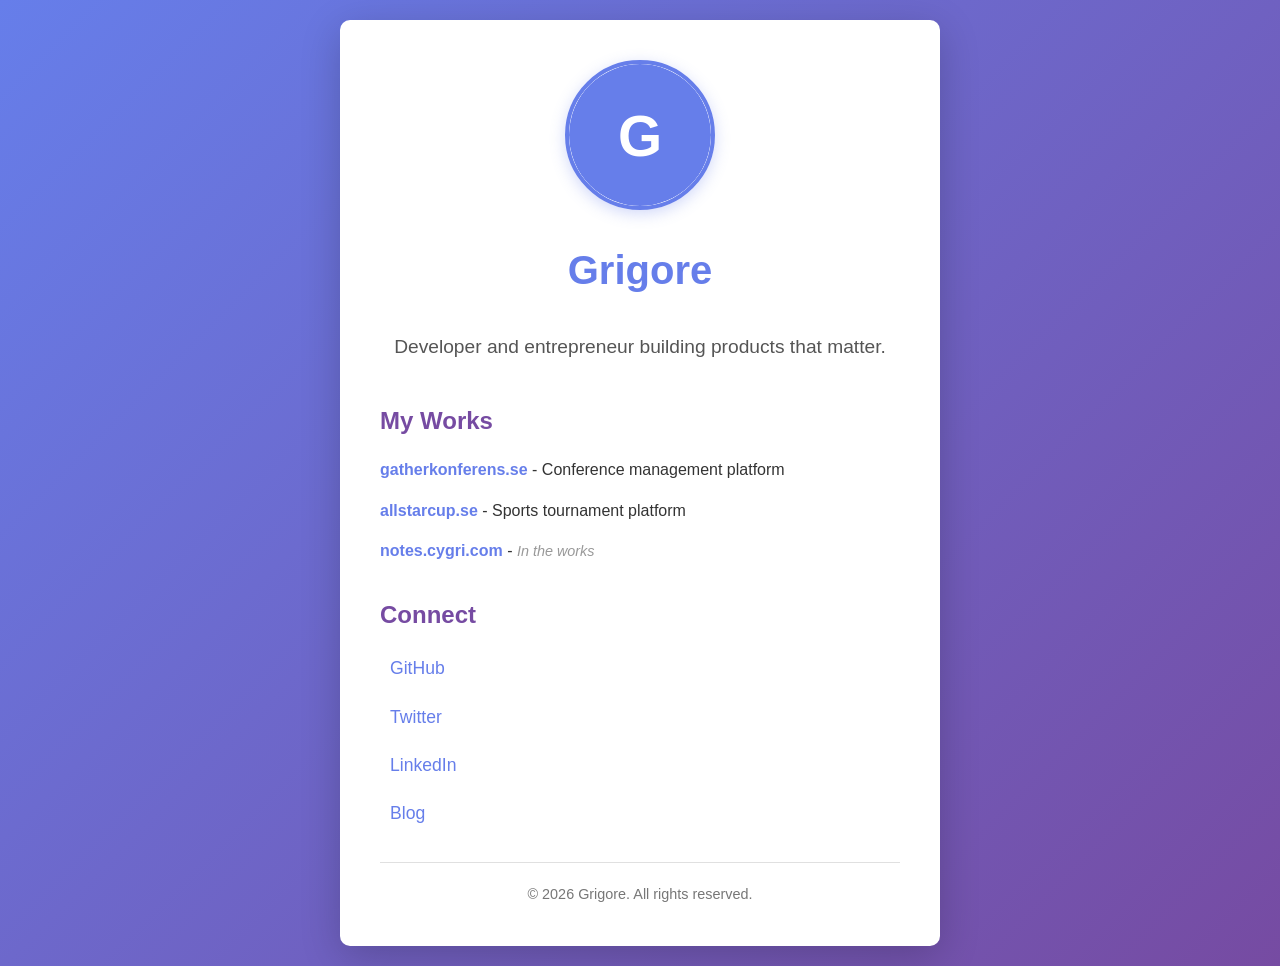
==== index.html @ d5716161 "Use profile.svg directly instead of fallback for better compatibility Co-authored-by: grigorexyz <22" ====
<!DOCTYPE html>
<html lang="en">
<head>
    <meta charset="UTF-8">
    <meta name="viewport" content="width=device-width, initial-scale=1.0">
    <meta name="description" content="Grigore's personal website">
    <title>Grigore</title>
    <link rel="stylesheet" href="style.css">
</head>
<body>
    <div class="container">
        <header>
            <div class="profile-picture">
                <img src="profile.svg" alt="Grigore's profile picture">
            </div>
            <h1>Grigore</h1>
        </header>
        
        <main>
            <section class="intro">
                <p>Developer and entrepreneur building products that matter.</p>
            </section>
            
            <section class="works">
                <h2>My Works</h2>
                <ul>
                    <li><a href="https://gatherkonferens.se" target="_blank" rel="noopener noreferrer">gatherkonferens.se</a> - Conference management platform</li>
                    <li><a href="https://allstarcup.se" target="_blank" rel="noopener noreferrer">allstarcup.se</a> - Sports tournament platform</li>
                    <li><a href="https://notes.cygri.com" target="_blank" rel="noopener noreferrer">notes.cygri.com</a> - <em>In the works</em></li>
                </ul>
            </section>
            
            <section class="links">
                <h2>Connect</h2>
                <ul>
                    <li><a href="https://github.com/grigorexyz" target="_blank" rel="noopener noreferrer">GitHub</a></li>
                    <li><a href="https://twitter.com/grigorexyz" target="_blank" rel="noopener noreferrer">Twitter</a></li>
                    <li><a href="https://linkedin.com/in/grigorexyz" target="_blank" rel="noopener noreferrer">LinkedIn</a></li>
                    <li><a href="https://blog.grigore.xyz" target="_blank" rel="noopener noreferrer">Blog</a></li>
                </ul>
            </section>
        </main>
        
        <footer>
            <p>&copy; 2026 Grigore. All rights reserved.</p>
        </footer>
    </div>
</body>
</html>
---- style.css ----
* {
    margin: 0;
    padding: 0;
    box-sizing: border-box;
}

body {
    font-family: -apple-system, BlinkMacSystemFont, 'Segoe UI', Roboto, Oxygen, Ubuntu, Cantarell, sans-serif;
    line-height: 1.6;
    color: #333;
    background: linear-gradient(135deg, #667eea 0%, #764ba2 100%);
    min-height: 100vh;
    display: flex;
    align-items: center;
    justify-content: center;
    padding: 20px;
}

.container {
    background: white;
    border-radius: 10px;
    box-shadow: 0 10px 40px rgba(0, 0, 0, 0.2);
    padding: 40px;
    max-width: 600px;
    width: 100%;
}

header {
    text-align: center;
    margin-bottom: 30px;
}

.profile-picture {
    margin-bottom: 20px;
}

.profile-picture img {
    width: 150px;
    height: 150px;
    border-radius: 50%;
    object-fit: cover;
    border: 4px solid #667eea;
    box-shadow: 0 4px 15px rgba(102, 126, 234, 0.3);
}

h1 {
    font-size: 2.5em;
    color: #667eea;
    margin-bottom: 10px;
}

h2 {
    font-size: 1.5em;
    color: #764ba2;
    margin-bottom: 15px;
}

.intro {
    text-align: center;
    margin-bottom: 40px;
}

.intro p {
    font-size: 1.2em;
    color: #555;
}

.links {
    margin-bottom: 30px;
}

.links ul {
    list-style: none;
}

.links li {
    margin-bottom: 10px;
}

.links a {
    display: inline-block;
    color: #667eea;
    text-decoration: none;
    font-size: 1.1em;
    transition: all 0.3s ease;
    padding: 5px 10px;
    border-radius: 5px;
}

.links a:hover {
    background: #667eea;
    color: white;
    transform: translateX(5px);
}

.works {
    margin-bottom: 30px;
}

.works ul {
    list-style: none;
}

.works li {
    margin-bottom: 12px;
    line-height: 1.8;
}

.works a {
    color: #667eea;
    text-decoration: none;
    font-weight: 600;
    transition: all 0.3s ease;
}

.works a:hover {
    color: #764ba2;
    text-decoration: underline;
}

.works em {
    color: #999;
    font-size: 0.9em;
}

footer {
    text-align: center;
    padding-top: 20px;
    border-top: 1px solid #e0e0e0;
    color: #777;
    font-size: 0.9em;
}

@media (max-width: 600px) {
    .container {
        padding: 20px;
    }
    
    h1 {
        font-size: 2em;
    }
    
    h2 {
        font-size: 1.3em;
    }
}
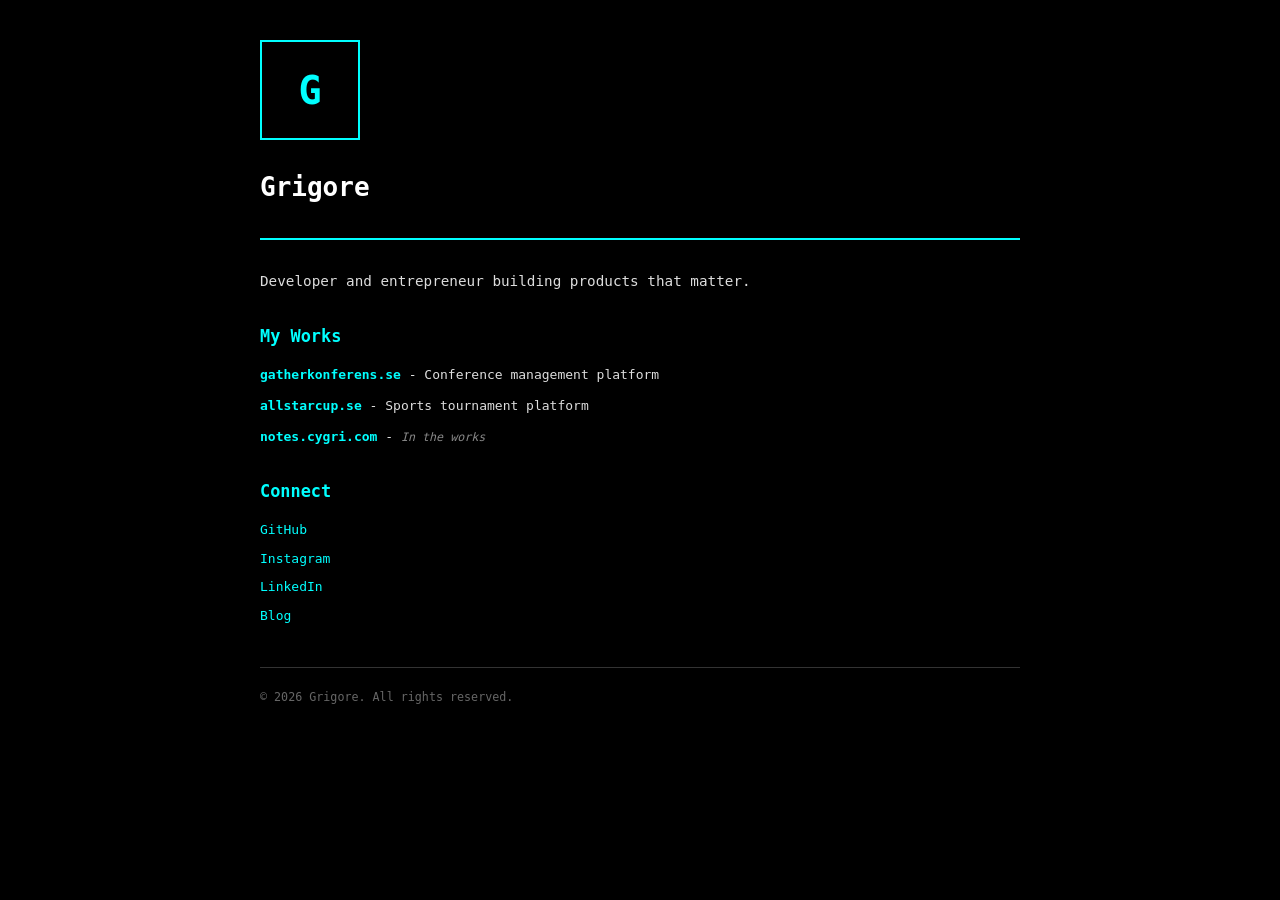
==== commit 9de6589d: "Change Twitter to Instagram, move blog to /blog path, and add Hello blog post Co-authored-by: grigor" ====
--- a/index.html
+++ b/index.html
@@ -34,9 +34,9 @@
                 <h2>Connect</h2>
                 <ul>
                     <li><a href="https://github.com/grigorexyz" target="_blank" rel="noopener noreferrer">GitHub</a></li>
-                    <li><a href="https://twitter.com/grigorexyz" target="_blank" rel="noopener noreferrer">Twitter</a></li>
+                    <li><a href="https://instagram.com/grigorexyz" target="_blank" rel="noopener noreferrer">Instagram</a></li>
                     <li><a href="https://linkedin.com/in/grigorexyz" target="_blank" rel="noopener noreferrer">LinkedIn</a></li>
-                    <li><a href="https://blog.grigore.xyz" target="_blank" rel="noopener noreferrer">Blog</a></li>
+                    <li><a href="/blog" rel="noopener noreferrer">Blog</a></li>
                 </ul>
             </section>
         </main>
--- a/style.css
+++ b/style.css
@@ -4,30 +4,35 @@
     box-sizing: border-box;
 }
 
+:root {
+    --bg-color: #000;
+    --text-color: #ddd;
+    --heading-color: #fff;
+    --accent-color: #00ffff;
+    --border-color: #333;
+    --muted-color: #666;
+    --secondary-text: #888;
+}
+
 body {
-    font-family: -apple-system, BlinkMacSystemFont, 'Segoe UI', Roboto, Oxygen, Ubuntu, Cantarell, sans-serif;
+    font-family: monospace;
     line-height: 1.6;
-    color: #333;
-    background: linear-gradient(135deg, #667eea 0%, #764ba2 100%);
+    color: var(--text-color);
+    background: var(--bg-color);
     min-height: 100vh;
-    display: flex;
-    align-items: center;
-    justify-content: center;
     padding: 20px;
 }
 
 .container {
-    background: white;
-    border-radius: 10px;
-    box-shadow: 0 10px 40px rgba(0, 0, 0, 0.2);
-    padding: 40px;
-    max-width: 600px;
-    width: 100%;
+    max-width: 800px;
+    margin: 0 auto;
+    padding: 20px;
 }
 
 header {
-    text-align: center;
     margin-bottom: 30px;
+    border-bottom: 2px solid var(--accent-color);
+    padding-bottom: 20px;
 }
 
 .profile-picture {
@@ -35,34 +40,31 @@
 }
 
 .profile-picture img {
-    width: 150px;
-    height: 150px;
-    border-radius: 50%;
-    object-fit: cover;
-    border: 4px solid #667eea;
-    box-shadow: 0 4px 15px rgba(102, 126, 234, 0.3);
+    width: 100px;
+    height: 100px;
+    border: 2px solid var(--accent-color);
 }
 
 h1 {
-    font-size: 2.5em;
-    color: #667eea;
+    font-size: 2em;
+    color: var(--heading-color);
     margin-bottom: 10px;
 }
 
 h2 {
-    font-size: 1.5em;
-    color: #764ba2;
+    font-size: 1.3em;
+    color: var(--accent-color);
     margin-bottom: 15px;
+    margin-top: 25px;
 }
 
 .intro {
-    text-align: center;
-    margin-bottom: 40px;
+    margin-bottom: 30px;
 }
 
 .intro p {
-    font-size: 1.2em;
-    color: #555;
+    font-size: 1.1em;
+    color: var(--text-color);
 }
 
 .links {
@@ -74,23 +76,17 @@
 }
 
 .links li {
-    margin-bottom: 10px;
+    margin-bottom: 8px;
 }
 
 .links a {
-    display: inline-block;
-    color: #667eea;
+    color: var(--accent-color);
     text-decoration: none;
-    font-size: 1.1em;
-    transition: all 0.3s ease;
-    padding: 5px 10px;
-    border-radius: 5px;
+    font-size: 1em;
 }
 
 .links a:hover {
-    background: #667eea;
-    color: white;
-    transform: translateX(5px);
+    text-decoration: underline;
 }
 
 .works {
@@ -102,45 +98,95 @@
 }
 
 .works li {
-    margin-bottom: 12px;
-    line-height: 1.8;
+    margin-bottom: 10px;
+    line-height: 1.6;
 }
 
 .works a {
-    color: #667eea;
+    color: var(--accent-color);
     text-decoration: none;
-    font-weight: 600;
-    transition: all 0.3s ease;
+    font-weight: bold;
 }
 
 .works a:hover {
-    color: #764ba2;
     text-decoration: underline;
 }
 
 .works em {
-    color: #999;
+    color: var(--secondary-text);
     font-size: 0.9em;
 }
 
 footer {
-    text-align: center;
+    margin-top: 40px;
     padding-top: 20px;
-    border-top: 1px solid #e0e0e0;
-    color: #777;
+    border-top: 1px solid var(--border-color);
+    color: var(--muted-color);
     font-size: 0.9em;
 }
 
+/* Blog styles */
+.blog-posts {
+    margin-top: 30px;
+}
+
+.blog-post-preview {
+    margin-bottom: 40px;
+    padding-bottom: 30px;
+    border-bottom: 1px solid var(--border-color);
+}
+
+.blog-post-preview:last-child {
+    border-bottom: none;
+}
+
+.blog-post-preview h2 {
+    margin-top: 0;
+    margin-bottom: 10px;
+}
+
+.blog-post-preview h2 a {
+    color: var(--accent-color);
+    text-decoration: none;
+}
+
+.blog-post-preview h2 a:hover {
+    text-decoration: underline;
+}
+
+.post-meta {
+    color: var(--secondary-text);
+    font-size: 0.9em;
+    margin-bottom: 15px;
+}
+
+.blog-post p {
+    margin-bottom: 20px;
+}
+
+.blog-post p:last-child {
+    margin-bottom: 0;
+}
+
 @media (max-width: 600px) {
+    body {
+        padding: 10px;
+    }
+    
     .container {
-        padding: 20px;
+        padding: 10px;
     }
     
     h1 {
-        font-size: 2em;
+        font-size: 1.5em;
     }
     
     h2 {
-        font-size: 1.3em;
+        font-size: 1.2em;
+    }
+    
+    .profile-picture img {
+        width: 80px;
+        height: 80px;
     }
 }
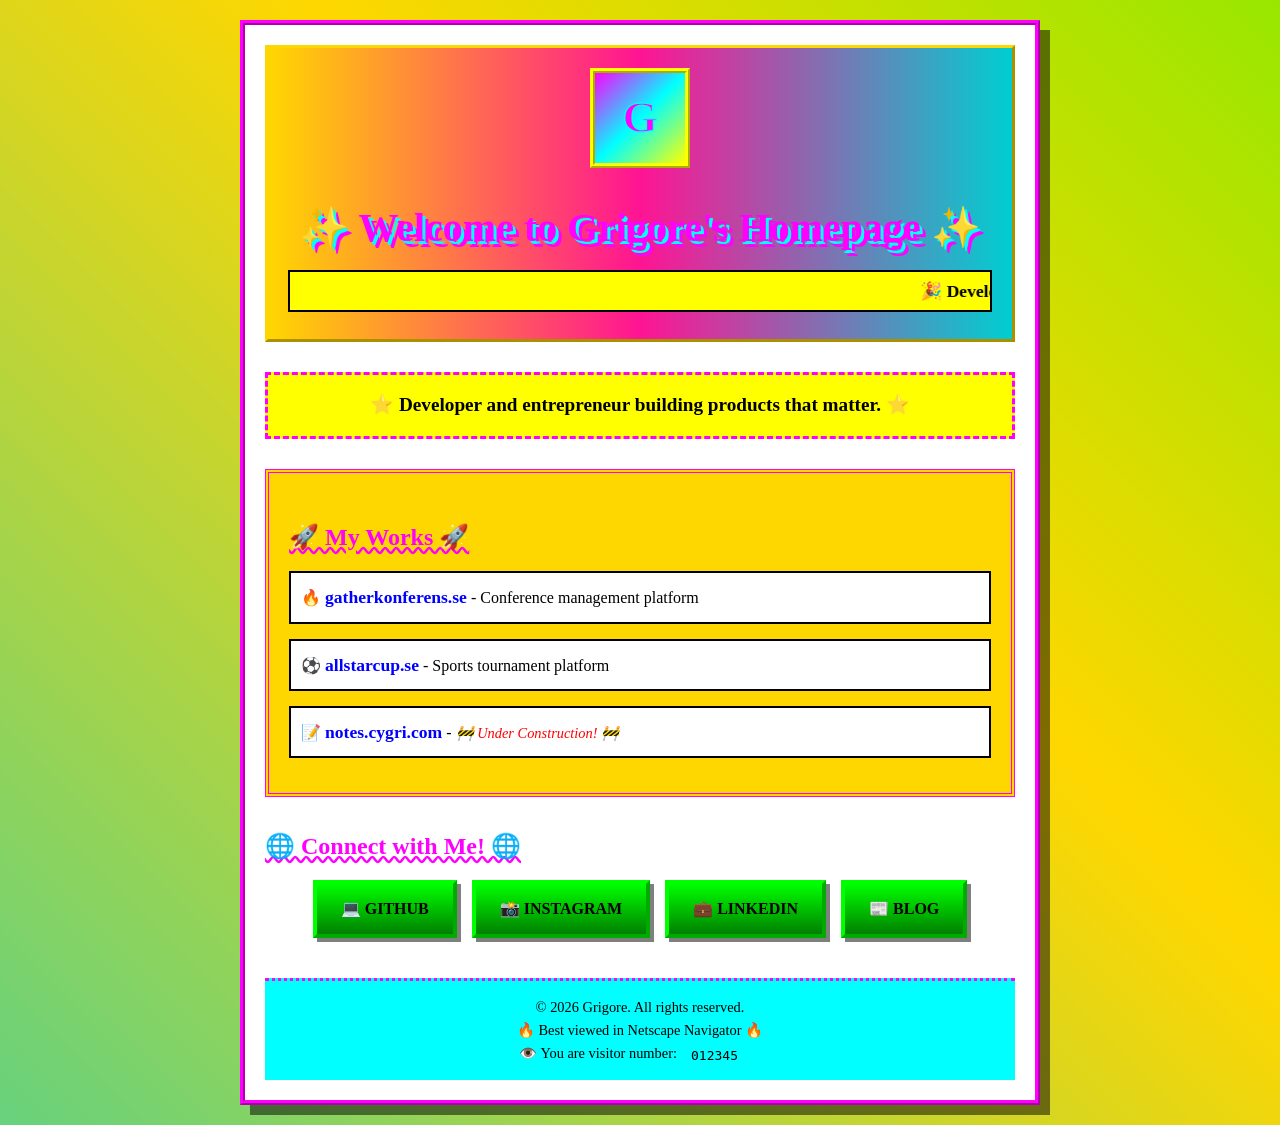
==== commit 0fc4e735: "Transform website into glorious 90's internet aesthetic with buttons, animations, and emojis Co-auth" ====
--- a/index.html
+++ b/index.html
@@ -4,7 +4,7 @@
     <meta charset="UTF-8">
     <meta name="viewport" content="width=device-width, initial-scale=1.0">
     <meta name="description" content="Grigore's personal website">
-    <title>Grigore</title>
+    <title>🌟 Grigore's Homepage 🌟</title>
     <link rel="stylesheet" href="style.css">
 </head>
 <body>
@@ -13,36 +13,39 @@
             <div class="profile-picture">
                 <img src="profile.svg" alt="Grigore's profile picture">
             </div>
-            <h1>Grigore</h1>
+            <h1>✨ Welcome to Grigore's Homepage ✨</h1>
+            <marquee behavior="scroll" direction="left">🎉 Developer | Entrepreneur | Builder of Cool Stuff 🎉</marquee>
         </header>
         
         <main>
             <section class="intro">
-                <p>Developer and entrepreneur building products that matter.</p>
+                <p>⭐ Developer and entrepreneur building products that matter. ⭐</p>
             </section>
             
             <section class="works">
-                <h2>My Works</h2>
+                <h2>🚀 My Works 🚀</h2>
                 <ul>
-                    <li><a href="https://gatherkonferens.se" target="_blank" rel="noopener noreferrer">gatherkonferens.se</a> - Conference management platform</li>
-                    <li><a href="https://allstarcup.se" target="_blank" rel="noopener noreferrer">allstarcup.se</a> - Sports tournament platform</li>
-                    <li><a href="https://notes.cygri.com" target="_blank" rel="noopener noreferrer">notes.cygri.com</a> - <em>In the works</em></li>
+                    <li>🔥 <a href="https://gatherkonferens.se" target="_blank" rel="noopener noreferrer">gatherkonferens.se</a> - Conference management platform</li>
+                    <li>⚽ <a href="https://allstarcup.se" target="_blank" rel="noopener noreferrer">allstarcup.se</a> - Sports tournament platform</li>
+                    <li>📝 <a href="https://notes.cygri.com" target="_blank" rel="noopener noreferrer">notes.cygri.com</a> - <em>🚧 Under Construction! 🚧</em></li>
                 </ul>
             </section>
             
             <section class="links">
-                <h2>Connect</h2>
+                <h2>🌐 Connect with Me! 🌐</h2>
                 <ul>
-                    <li><a href="https://github.com/grigorexyz" target="_blank" rel="noopener noreferrer">GitHub</a></li>
-                    <li><a href="https://instagram.com/grigorexyz" target="_blank" rel="noopener noreferrer">Instagram</a></li>
-                    <li><a href="https://linkedin.com/in/grigorexyz" target="_blank" rel="noopener noreferrer">LinkedIn</a></li>
-                    <li><a href="/blog" rel="noopener noreferrer">Blog</a></li>
+                    <li><a href="https://github.com/grigorexyz" target="_blank" rel="noopener noreferrer">💻 GitHub</a></li>
+                    <li><a href="https://instagram.com/grigorexyz" target="_blank" rel="noopener noreferrer">📸 Instagram</a></li>
+                    <li><a href="https://linkedin.com/in/grigorexyz" target="_blank" rel="noopener noreferrer">💼 LinkedIn</a></li>
+                    <li><a href="/blog" rel="noopener noreferrer">📰 Blog</a></li>
                 </ul>
             </section>
         </main>
         
         <footer>
-            <p>&copy; 2026 Grigore. All rights reserved.</p>
+            <p>© 2026 Grigore. All rights reserved.</p>
+            <p>🔥 Best viewed in Netscape Navigator 🔥</p>
+            <p>👁️ You are visitor number: <img src="https://hitwebcounter.com/counter/counter.php?page=9876543&style=0006&nbdigits=6&type=page&initCount=12345" style="vertical-align: middle;" alt="Visitor Counter" onerror="this.src='data:image/svg+xml,%3Csvg xmlns=%22http://www.w3.org/2000/svg%22 width=%2280%22 height=%2220%22%3E%3Ctext x=%2210%22 y=%2215%22 fill=%22%23000%22 font-family=%22monospace%22%3E012345%3C/text%3E%3C/svg%3E'"></p>
         </footer>
     </div>
 </body>
--- a/style.css
+++ b/style.css
@@ -5,34 +5,51 @@
 }
 
 :root {
-    --bg-color: #000;
-    --text-color: #ddd;
-    --heading-color: #fff;
-    --accent-color: #00ffff;
-    --border-color: #333;
+    --bg-color: #008080;
+    --text-color: #000;
+    --heading-color: #FF00FF;
+    --accent-color: #FFFF00;
+    --border-color: #FF00FF;
     --muted-color: #666;
-    --secondary-text: #888;
+    --secondary-text: #000080;
+    --button-bg: #00FF00;
+    --button-border: #000;
 }
 
 body {
-    font-family: monospace;
+    font-family: "Comic Sans MS", "Comic Sans", cursive;
     line-height: 1.6;
     color: var(--text-color);
-    background: var(--bg-color);
+    background: linear-gradient(45deg, #FF1493 0%, #00CED1 25%, #FFD700 50%, #00FF00 75%, #FF1493 100%);
+    background-size: 400% 400%;
+    animation: gradient 15s ease infinite;
     min-height: 100vh;
     padding: 20px;
+}
+
+@keyframes gradient {
+    0% { background-position: 0% 50%; }
+    50% { background-position: 100% 50%; }
+    100% { background-position: 0% 50%; }
 }
 
 .container {
     max-width: 800px;
     margin: 0 auto;
     padding: 20px;
+    background: #FFFFFF;
+    border: 5px ridge #FF00FF;
+    box-shadow: 10px 10px 0px rgba(0, 0, 0, 0.5);
 }
 
 header {
     margin-bottom: 30px;
-    border-bottom: 2px solid var(--accent-color);
+    border-bottom: 5px groove var(--border-color);
     padding-bottom: 20px;
+    text-align: center;
+    background: linear-gradient(to right, #FFD700, #FF1493, #00CED1);
+    padding: 20px;
+    border: 3px outset #FFD700;
 }
 
 .profile-picture {
@@ -42,29 +59,58 @@
 .profile-picture img {
     width: 100px;
     height: 100px;
-    border: 2px solid var(--accent-color);
+    border: 5px ridge var(--accent-color);
+    animation: spin 3s linear infinite;
+}
+
+@keyframes spin {
+    0% { transform: rotate(0deg); }
+    100% { transform: rotate(360deg); }
 }
 
 h1 {
-    font-size: 2em;
+    font-size: 2.5em;
     color: var(--heading-color);
     margin-bottom: 10px;
+    text-shadow: 3px 3px 0px #00FFFF, 6px 6px 0px #FF00FF;
+    animation: blink 1s infinite;
+}
+
+@keyframes blink {
+    0%, 49% { opacity: 1; }
+    50%, 100% { opacity: 0.7; }
+}
+
+marquee {
+    font-size: 1.1em;
+    font-weight: bold;
+    color: #000;
+    background: #FFFF00;
+    padding: 5px;
+    border: 2px solid #000;
 }
 
 h2 {
-    font-size: 1.3em;
-    color: var(--accent-color);
+    font-size: 1.5em;
+    color: var(--heading-color);
     margin-bottom: 15px;
     margin-top: 25px;
+    text-decoration: underline;
+    text-decoration-style: wavy;
 }
 
 .intro {
     margin-bottom: 30px;
+    text-align: center;
+    background: #FFFF00;
+    padding: 15px;
+    border: 3px dashed #FF00FF;
 }
 
 .intro p {
-    font-size: 1.1em;
+    font-size: 1.2em;
     color: var(--text-color);
+    font-weight: bold;
 }
 
 .links {
@@ -73,24 +119,45 @@
 
 .links ul {
     list-style: none;
+    display: flex;
+    flex-wrap: wrap;
+    gap: 15px;
+    justify-content: center;
 }
 
 .links li {
-    margin-bottom: 8px;
+    margin-bottom: 0;
 }
 
 .links a {
-    color: var(--accent-color);
+    display: inline-block;
+    padding: 12px 24px;
+    background: linear-gradient(to bottom, #00FF00, #008000);
+    color: #000;
     text-decoration: none;
     font-size: 1em;
+    font-weight: bold;
+    border: 4px outset #00FF00;
+    box-shadow: 4px 4px 0px rgba(0, 0, 0, 0.5);
+    text-transform: uppercase;
+    transition: all 0.1s;
 }
 
 .links a:hover {
-    text-decoration: underline;
+    border-style: inset;
+    transform: translate(2px, 2px);
+    box-shadow: 2px 2px 0px rgba(0, 0, 0, 0.5);
+}
+
+.links a:active {
+    border-style: inset;
 }
 
 .works {
     margin-bottom: 30px;
+    background: #FFD700;
+    padding: 20px;
+    border: 4px double #FF00FF;
 }
 
 .works ul {
@@ -98,31 +165,40 @@
 }
 
 .works li {
-    margin-bottom: 10px;
+    margin-bottom: 15px;
     line-height: 1.6;
+    background: #FFFFFF;
+    padding: 10px;
+    border: 2px solid #000;
 }
 
 .works a {
-    color: var(--accent-color);
+    color: #0000FF;
     text-decoration: none;
     font-weight: bold;
+    font-size: 1.1em;
 }
 
 .works a:hover {
+    color: #FF00FF;
     text-decoration: underline;
 }
 
 .works em {
-    color: var(--secondary-text);
+    color: #FF0000;
     font-size: 0.9em;
+    font-style: italic;
 }
 
 footer {
     margin-top: 40px;
     padding-top: 20px;
-    border-top: 1px solid var(--border-color);
-    color: var(--muted-color);
+    border-top: 3px dotted var(--border-color);
+    color: var(--text-color);
     font-size: 0.9em;
+    text-align: center;
+    background: #00FFFF;
+    padding: 15px;
 }
 
 /* Blog styles */
@@ -133,11 +209,13 @@
 .blog-post-preview {
     margin-bottom: 40px;
     padding-bottom: 30px;
-    border-bottom: 1px solid var(--border-color);
+    padding: 20px;
+    background: #FFD700;
+    border: 4px ridge #FF00FF;
 }
 
 .blog-post-preview:last-child {
-    border-bottom: none;
+    border-bottom: 4px ridge #FF00FF;
 }
 
 .blog-post-preview h2 {
@@ -146,18 +224,27 @@
 }
 
 .blog-post-preview h2 a {
-    color: var(--accent-color);
+    color: #0000FF;
     text-decoration: none;
+    text-shadow: 2px 2px 0px #FFFF00;
 }
 
 .blog-post-preview h2 a:hover {
+    color: #FF00FF;
     text-decoration: underline;
 }
 
 .post-meta {
-    color: var(--secondary-text);
+    color: #FF0000;
     font-size: 0.9em;
     margin-bottom: 15px;
+    font-weight: bold;
+}
+
+.blog-post {
+    background: #FFFFFF;
+    padding: 20px;
+    border: 3px solid #000;
 }
 
 .blog-post p {
@@ -175,18 +262,29 @@
     
     .container {
         padding: 10px;
+        border-width: 3px;
     }
     
     h1 {
-        font-size: 1.5em;
+        font-size: 1.8em;
     }
     
     h2 {
-        font-size: 1.2em;
+        font-size: 1.3em;
     }
     
     .profile-picture img {
         width: 80px;
         height: 80px;
     }
-}
+    
+    .links ul {
+        flex-direction: column;
+        align-items: center;
+    }
+    
+    .links a {
+        width: 100%;
+        text-align: center;
+    }
+}
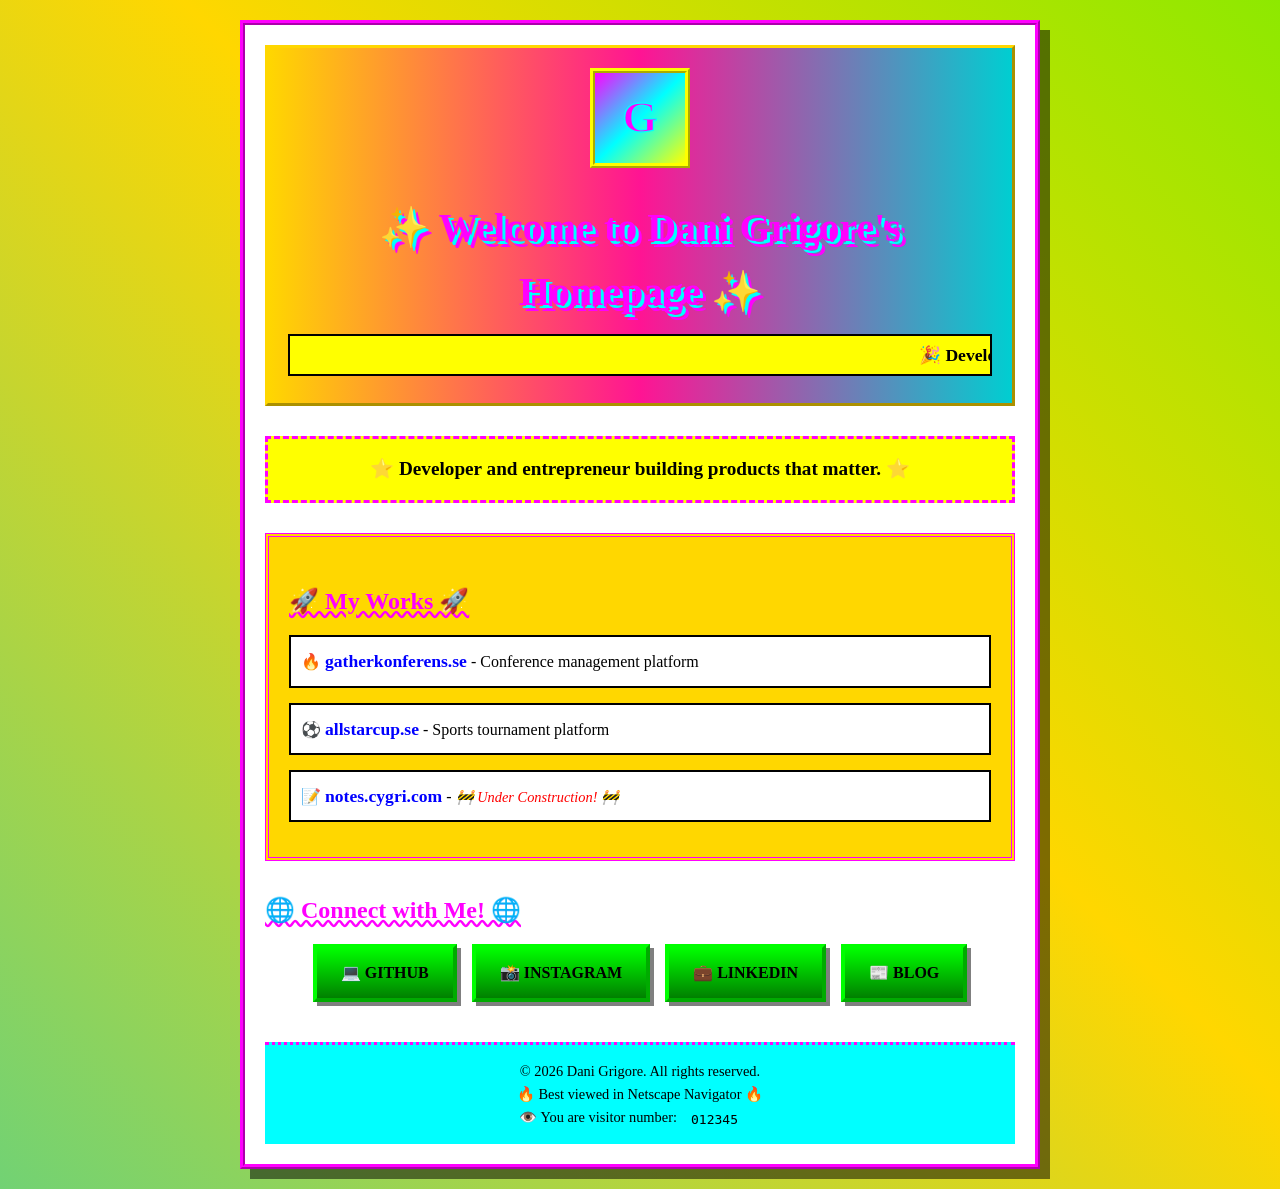
==== commit 99603384: "Update display name to Dani Grigore throughout website Co-authored-by: grigorexyz <225547770+grigore" ====
--- a/index.html
+++ b/index.html
@@ -3,17 +3,17 @@
 <head>
     <meta charset="UTF-8">
     <meta name="viewport" content="width=device-width, initial-scale=1.0">
-    <meta name="description" content="Grigore's personal website">
-    <title>🌟 Grigore's Homepage 🌟</title>
+    <meta name="description" content="Dani Grigore's personal website">
+    <title>🌟 Dani Grigore's Homepage 🌟</title>
     <link rel="stylesheet" href="style.css">
 </head>
 <body>
     <div class="container">
         <header>
             <div class="profile-picture">
-                <img src="profile.svg" alt="Grigore's profile picture">
+                <img src="profile.svg" alt="Dani Grigore's profile picture">
             </div>
-            <h1>✨ Welcome to Grigore's Homepage ✨</h1>
+            <h1>✨ Welcome to Dani Grigore's Homepage ✨</h1>
             <marquee behavior="scroll" direction="left">🎉 Developer | Entrepreneur | Builder of Cool Stuff 🎉</marquee>
         </header>
         
@@ -43,7 +43,7 @@
         </main>
         
         <footer>
-            <p>© 2026 Grigore. All rights reserved.</p>
+            <p>© 2026 Dani Grigore. All rights reserved.</p>
             <p>🔥 Best viewed in Netscape Navigator 🔥</p>
             <p>👁️ You are visitor number: <img src="https://hitwebcounter.com/counter/counter.php?page=9876543&style=0006&nbdigits=6&type=page&initCount=12345" style="vertical-align: middle;" alt="Visitor Counter" onerror="this.src='data:image/svg+xml,%3Csvg xmlns=%22http://www.w3.org/2000/svg%22 width=%2280%22 height=%2220%22%3E%3Ctext x=%2210%22 y=%2215%22 fill=%22%23000%22 font-family=%22monospace%22%3E012345%3C/text%3E%3C/svg%3E'"></p>
         </footer>
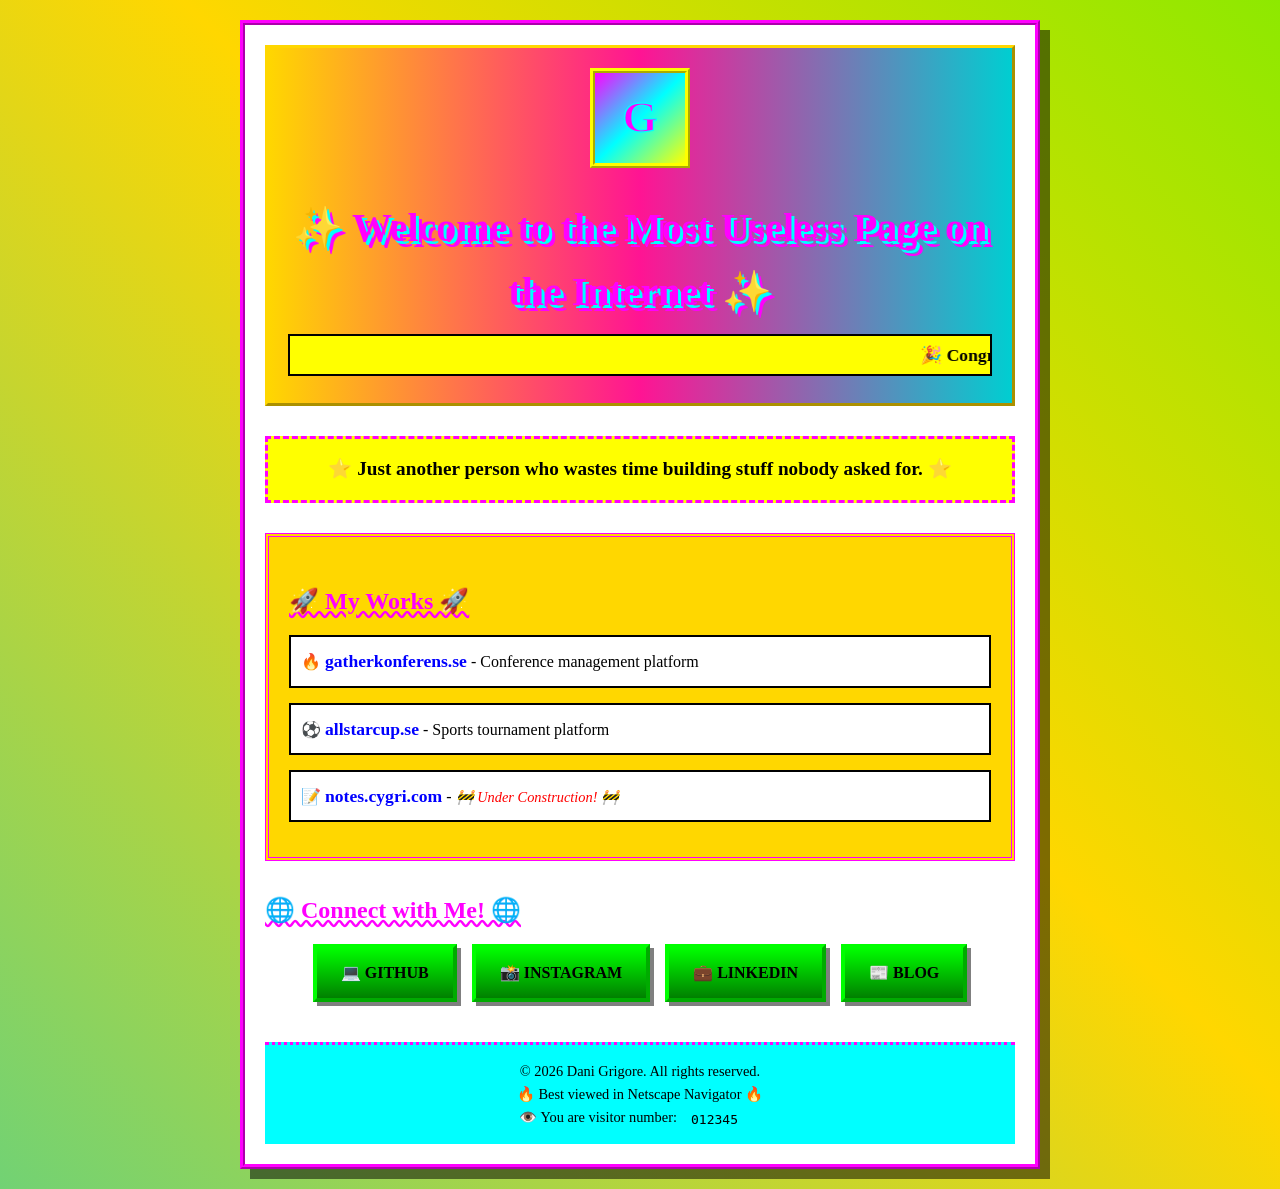
==== commit 86133459: "Make welcome message more unserious and self-deprecating Co-authored-by: grigorexyz <225547770+grigo" ====
--- a/index.html
+++ b/index.html
@@ -13,13 +13,13 @@
             <div class="profile-picture">
                 <img src="profile.svg" alt="Dani Grigore's profile picture">
             </div>
-            <h1>✨ Welcome to Dani Grigore's Homepage ✨</h1>
-            <marquee behavior="scroll" direction="left">🎉 Developer | Entrepreneur | Builder of Cool Stuff 🎉</marquee>
+            <h1>✨ Welcome to the Most Useless Page on the Internet ✨</h1>
+            <marquee behavior="scroll" direction="left">🎉 Congratulations! You found literally nothing important here 🎉</marquee>
         </header>
         
         <main>
             <section class="intro">
-                <p>⭐ Developer and entrepreneur building products that matter. ⭐</p>
+                <p>⭐ Just another person who wastes time building stuff nobody asked for. ⭐</p>
             </section>
             
             <section class="works">
--- a/style.css
+++ b/style.css
@@ -208,7 +208,6 @@
 
 .blog-post-preview {
     margin-bottom: 40px;
-    padding-bottom: 30px;
     padding: 20px;
     background: #FFD700;
     border: 4px ridge #FF00FF;
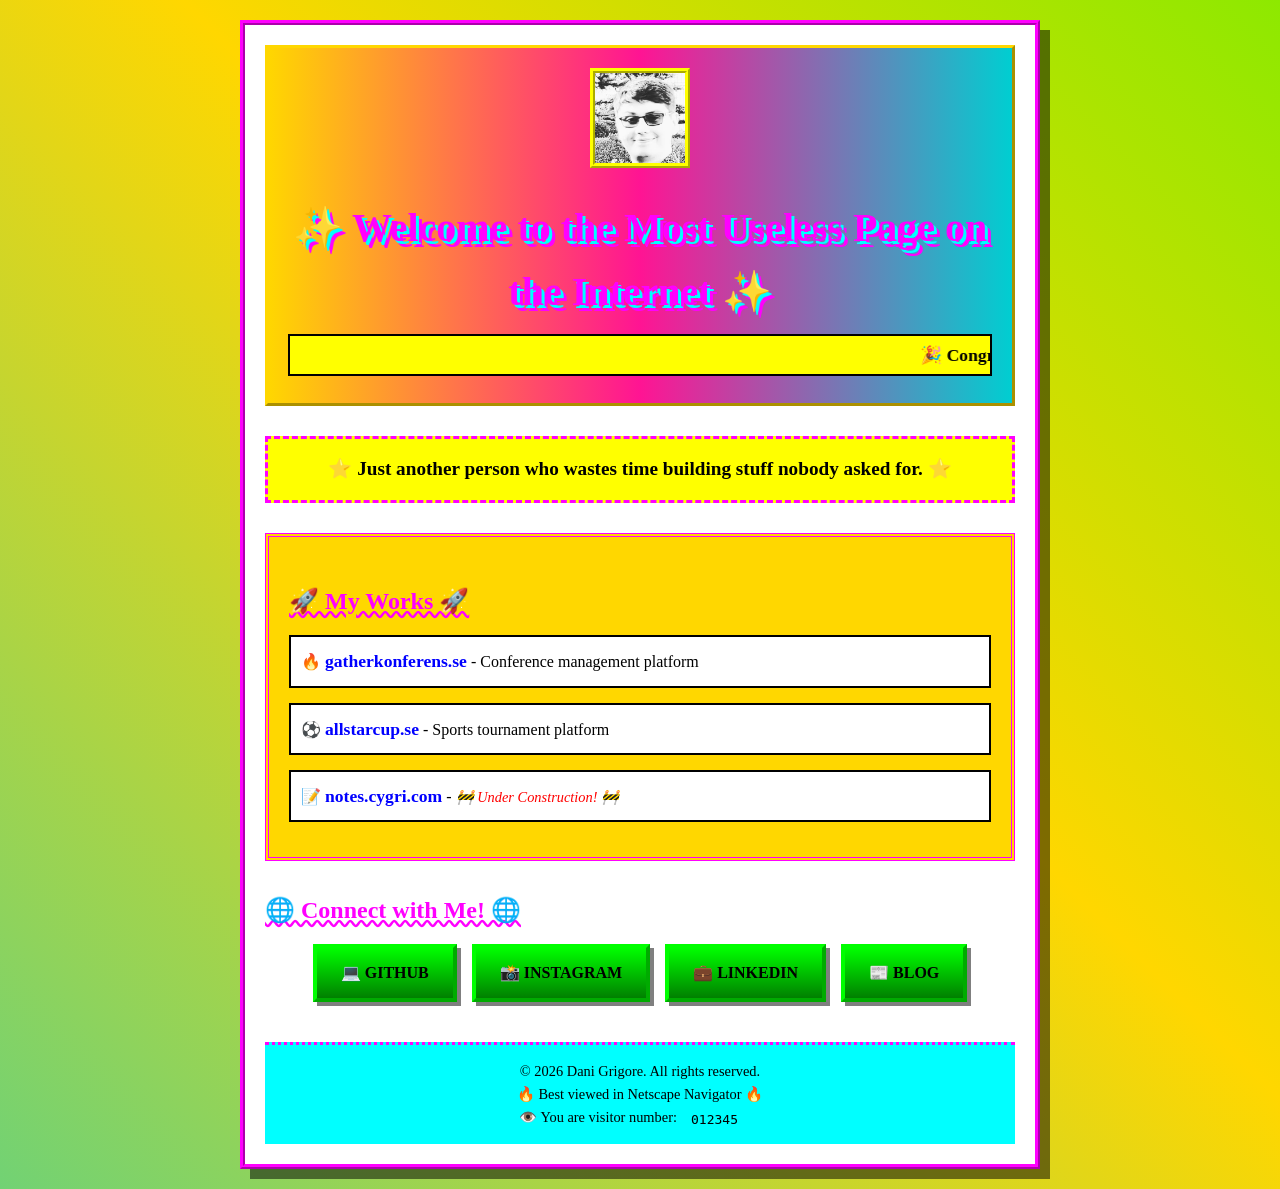
==== commit 3eb75165: "add profile pic" ====
--- a/index.html
+++ b/index.html
@@ -11,7 +11,7 @@
     <div class="container">
         <header>
             <div class="profile-picture">
-                <img src="profile.svg" alt="Dani Grigore's profile picture">
+                <img src="me.jpg" alt="Dani Grigore's profile picture">
             </div>
             <h1>✨ Welcome to the Most Useless Page on the Internet ✨</h1>
             <marquee behavior="scroll" direction="left">🎉 Congratulations! You found literally nothing important here 🎉</marquee>
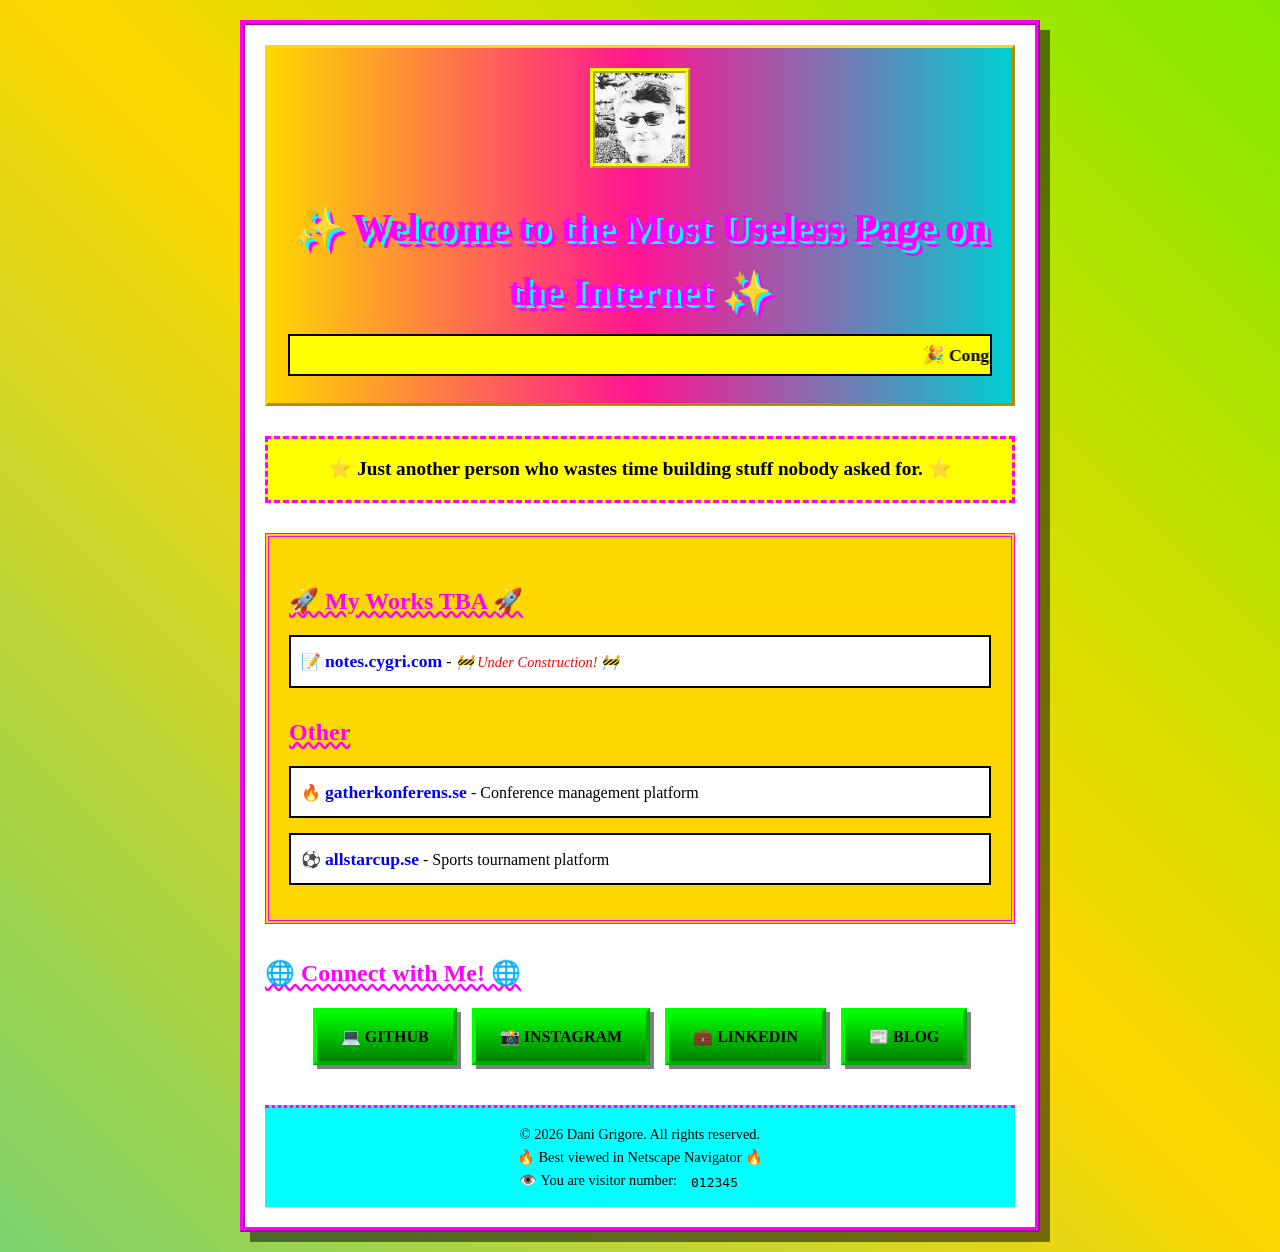
==== commit 287149e2: "Update section heading & links" ====
--- a/index.html
+++ b/index.html
@@ -23,11 +23,14 @@
             </section>
             
             <section class="works">
-                <h2>🚀 My Works 🚀</h2>
+                <h2>🚀 My Works TBA 🚀</h2>
+                <ul>
+                    <li>📝 <a href="https://notes.cygri.com" target="_blank" rel="noopener noreferrer">notes.cygri.com</a> - <em>🚧 Under Construction! 🚧</em></li>
+                </ul>
+                <h2>Other</h2>
                 <ul>
                     <li>🔥 <a href="https://gatherkonferens.se" target="_blank" rel="noopener noreferrer">gatherkonferens.se</a> - Conference management platform</li>
                     <li>⚽ <a href="https://allstarcup.se" target="_blank" rel="noopener noreferrer">allstarcup.se</a> - Sports tournament platform</li>
-                    <li>📝 <a href="https://notes.cygri.com" target="_blank" rel="noopener noreferrer">notes.cygri.com</a> - <em>🚧 Under Construction! 🚧</em></li>
                 </ul>
             </section>
             
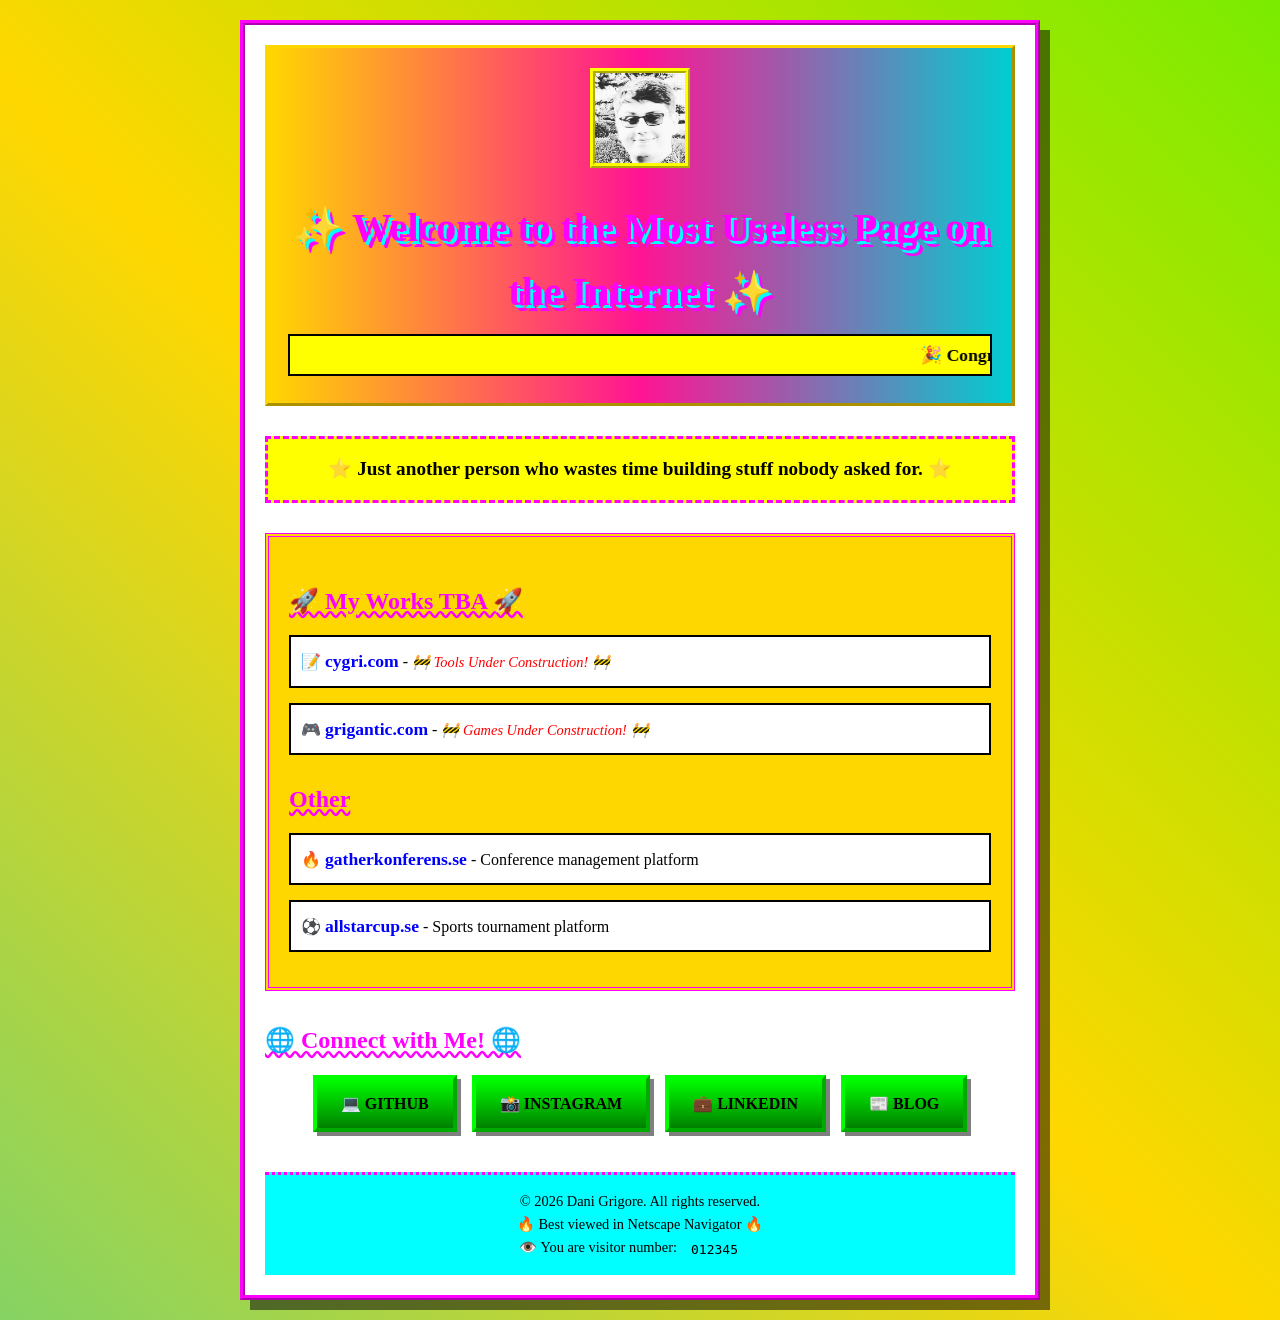
==== commit 7348ca0b: "update links" ====
--- a/index.html
+++ b/index.html
@@ -25,7 +25,8 @@
             <section class="works">
                 <h2>🚀 My Works TBA 🚀</h2>
                 <ul>
-                    <li>📝 <a href="https://notes.cygri.com" target="_blank" rel="noopener noreferrer">notes.cygri.com</a> - <em>🚧 Under Construction! 🚧</em></li>
+                    <li>📝 <a href="https://cygri.com" target="_blank" rel="noopener noreferrer">cygri.com</a> - <em>🚧 Tools Under Construction! 🚧</em></li>
+                    <li>🎮 <a href="https://grigantic.com" target="_blank" rel="noopener noreferrer">grigantic.com</a> - <em>🚧 Games Under Construction! 🚧</em></li>
                 </ul>
                 <h2>Other</h2>
                 <ul>
